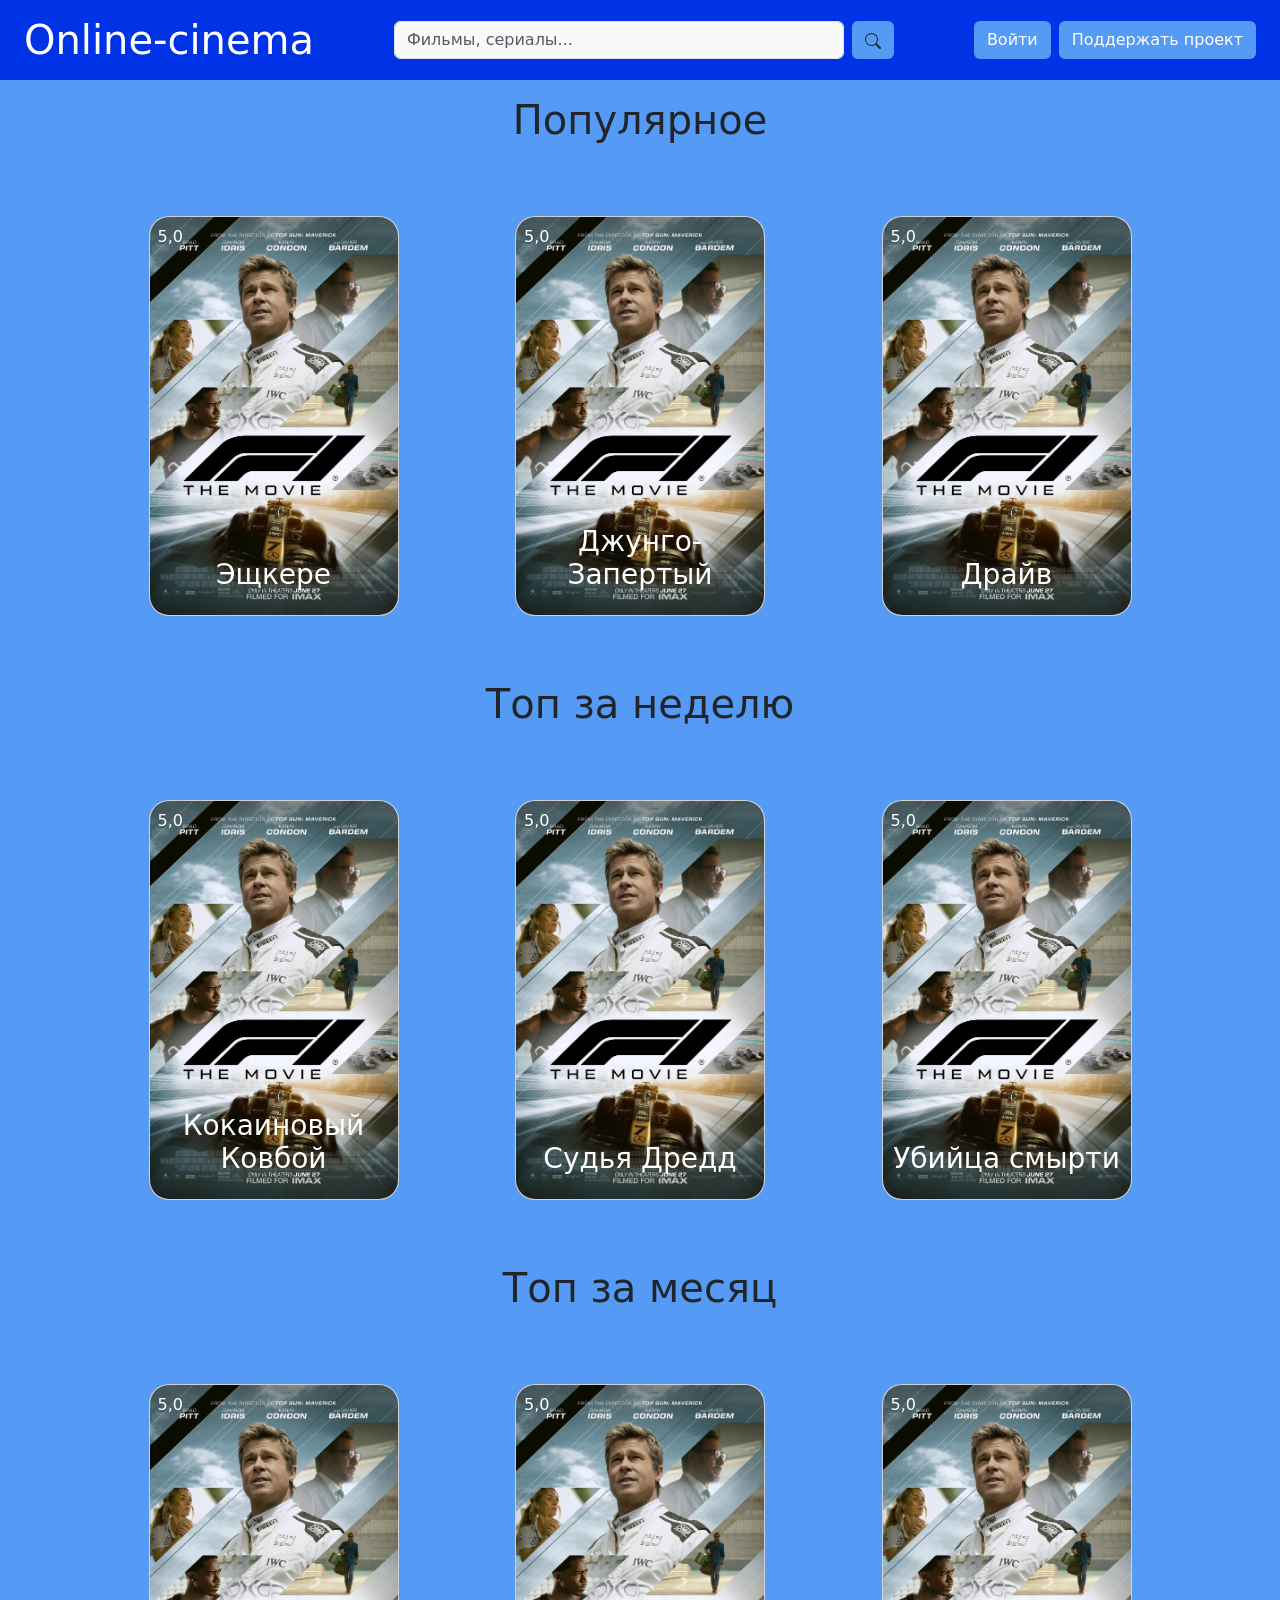
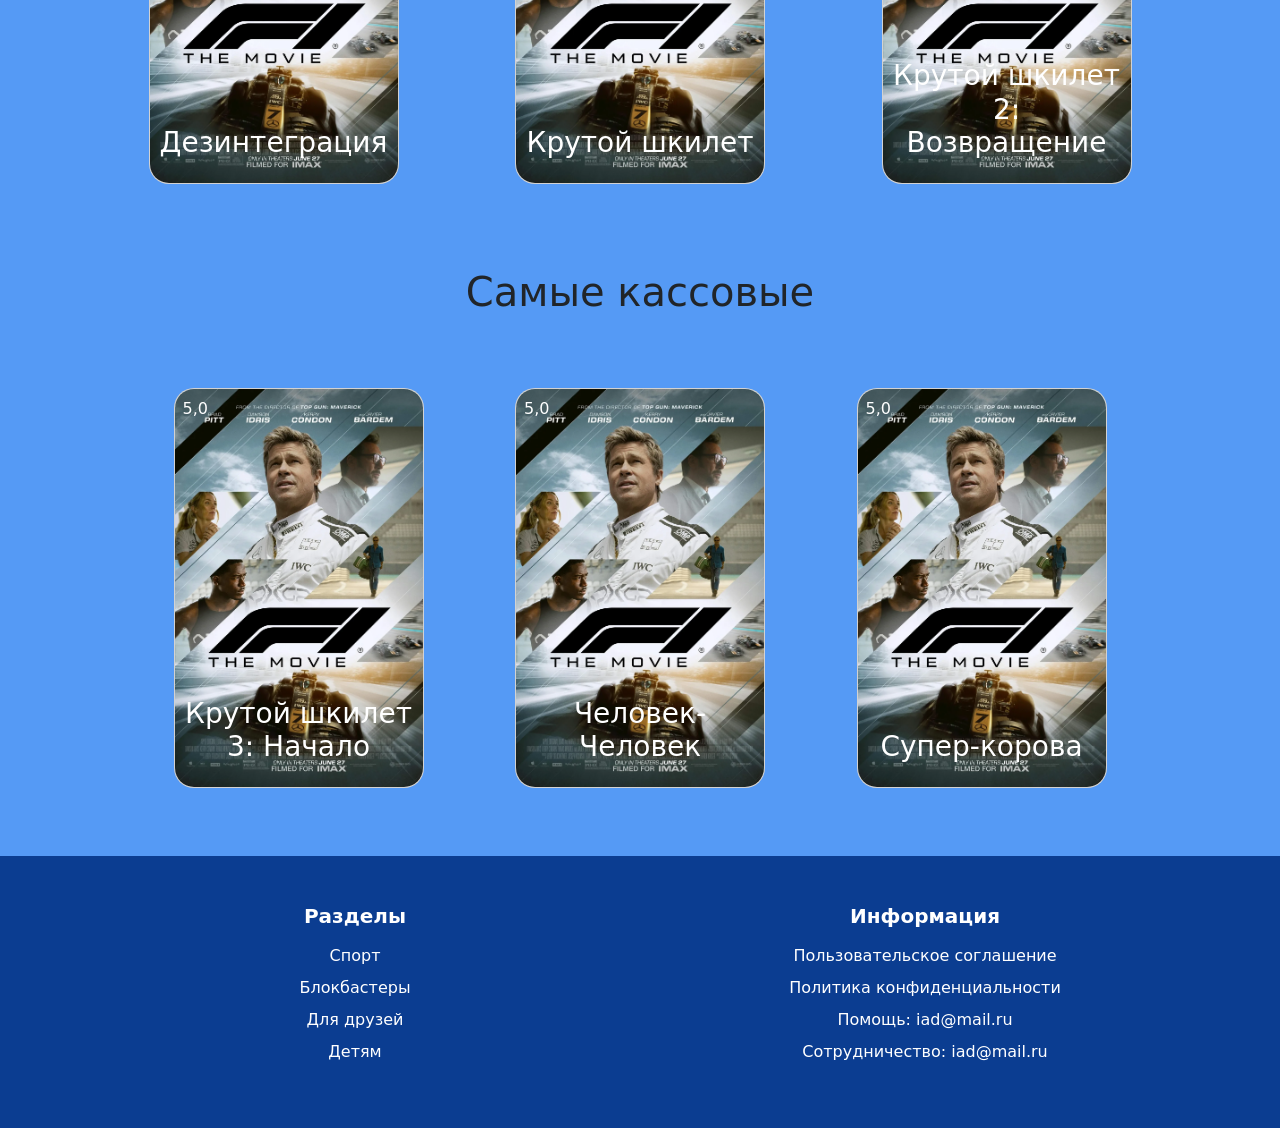
==== docs/index.html @ 200a936c "vvt tvt" ====
<!DOCTYPE html>
<html lang="ru">

<head>
    <meta charset="UTF-8">
    <meta name="viewport" content="width=device-width, initial-scale=1.0">
    <link href="https://cdn.jsdelivr.net/npm/bootstrap@5.3.3/dist/css/bootstrap.min.css" rel="stylesheet">
    <link rel="stylesheet" href="./style/style.css">
    <title>Online-cinema</title>
</head>

<body class="m-0 p-0" style="background-color: #559AF5;">

    <header class="d-flex justify-content-between align-items-center w-100 px-4 py-3 flex-column flex-lg-row gap-3"
        style="background-color: #0032E6;">

        <div class="logo">
            <h1 class="text-white mb-0">Online-cinema</h1>
        </div>

        <form class="d-flex gap-2 mx-4 flex-grow-1" style="max-width: 500px;" role="search">
            <input class="form-control bg-light" type="search" placeholder="Фильмы, сериалы..." aria-label="Search">
            <button class="btn" style="background-color: #559AF5;" type="submit">
                <svg xmlns="http://www.w3.org/2000/svg" width="16" height="16" fill="currentColor" viewBox="0 0 16 16">
                    <path
                        d="M11.742 10.344a6.5 6.5 0 1 0-1.397 1.398h-.001q.044.06.098.115l3.85 3.85a1 1 0 0 0 1.415-1.414l-3.85-3.85a1 1 0 0 0-.115-.1zM12 6.5a5.5 5.5 0 1 1-11 0 5.5 5.5 0 0 1 11 0" />
                </svg>
            </button>
        </form>

        <div class="d-flex gap-2">
            <button type="button" class="btn" style="background-color: #559AF5; color: white;">Войти</button>
            <button type="button" class="btn" style="background-color: #559AF5; color: white;">Поддержать
                проект</button>
        </div>

    </header>

    <section class="Popupal">
        <h1 class="text-center p-3">Популярное</h1>
        <div class="d-flex justify-content-evenly flex-column flex-lg-row align-items-center gap-3 p-5">
            <div class="card">
                <p class="p-2">5,0</p>
                <img src="./media/film_1.webp" alt="movie_img">
                <h3 class="text-center">Эщкере</h3>
            </div>
            <div class="card">
                <p class="p-2">5,0</p>
                <img src="./media/film_1.webp" alt="movie_img">
                <h3 class="text-center">Джунго-Запертый</h3>
            </div>
            <div class="card">
                <p class="p-2">5,0</p>
                <img src="./media/film_1.webp" alt="movie_img">
                <h3 class="text-center">Драйв</h3>
            </div>
        </div>
    </section>
    <section class="Top-of-the-week">
        <h1 class="text-center p-3">Топ за неделю</h1>
        <div class="d-flex justify-content-evenly flex-column flex-lg-row align-items-center gap-3 p-5">
            <div class="card">
                <p class="p-2">5,0</p>
                <img src="./media/film_1.webp" alt="movie_img">
                <h3 class="text-center">Кокаиновый Ковбой</h3>
            </div>
            <div class="card">
                <p class="p-2">5,0</p>
                <img src="./media/film_1.webp" alt="movie_img">
                <h3 class="text-center">Судья Дредд</h3>
            </div>
            <div class="card">
                <p class="p-2">5,0</p>
                <img src="./media/film_1.webp" alt="movie_img">
                <h3 class="text-center">Убийца смырти</h3>
            </div>
        </div>
    </section>
    <section class="Top-of-the-month">
        <h1 class="text-center p-3">Топ за месяц</h1>
        <div class="d-flex justify-content-evenly flex-column flex-lg-row align-items-center gap-3 p-5">
            <div class="card">
                <p class="p-2">5,0</p>
                <img src="./media/film_1.webp" alt="movie_img">
                <h3 class="text-center">Дезинтеграция</h3>
            </div>
            <div class="card">
                <p class="p-2">5,0</p>
                <img src="./media/film_1.webp" alt="movie_img">
                <h3 class="text-center">Крутой шкилет</h3>
            </div>
            <div class="card">
                <p class="p-2">5,0</p>
                <img src="./media/film_1.webp" alt="movie_img">
                <h3 class="text-center">Крутой шкилет 2: Возвращение</h3>
            </div>
        </div>
    </section>
    <section class="Most-money">
        <h1 class="text-center p-3"> Самые кассовые</h1>
        <div class="d-flex justify-content-evenly flex-column flex-lg-row align-items-center gap-3 p-5">
            <div class="card">
                <p class="p-2">5,0</p>
                <img src="./media/film_1.webp" alt="movie_img">
                <h3 class="text-center">Крутой шкилет 3: Начало</h3>
            </div>
            <div class="card">
                <p class="p-2">5,0</p>
                <img src="./media/film_1.webp" alt="movie_img">
                <h3 class="text-center">Человек-Человек</h3>
            </div>
            <div class="card">
                <p class="p-2">5,0</p>
                <img src="./media/film_1.webp" alt="movie_img">
                <h3 class="text-center">Супер-корова</h3>
            </div>
        </div>
    </section>
<footer class="custom-footer py-5 mt-auto">
    <div class="container">
        <div class="row text-center text-white">
            <!-- Левая колонка -->
            <div class="col-md-6 mb-4 mb-md-0">
                <h5 class="fw-bold mb-3">Разделы</h5>
                <ul class="list-unstyled">
                    <li class="mb-2"><a href="#" class="footer-link">Спорт</a></li>
                    <li class="mb-2"><a href="#" class="footer-link">Блокбастеры</a></li>
                    <li class="mb-2"><a href="#" class="footer-link">Для друзей</a></li>
                    <li class="mb-2"><a href="#" class="footer-link">Детям</a></li>
                </ul>
            </div>

            <!-- Правая колонка -->
            <div class="col-md-6">
                <h5 class="fw-bold mb-3">Информация</h5>
                <ul class="list-unstyled">
                    <li class="mb-2"><a href="#" class="footer-link">Пользовательское соглашение</a></li>
                    <li class="mb-2"><a href="#" class="footer-link">Политика конфиденциальности</a></li>
                    <li class="mb-2">Помощь: <a href="mailto:iad@mail.ru" class="footer-link">iad@mail.ru</a></li>
                    <li class="mb-2">Сотрудничество: <a href="mailto:iad@mail.ru" class="footer-link">iad@mail.ru</a></li>
                </ul>
            </div>
        </div>
    </div>
</footer>
</body>

</html>
---- docs/style/style.css ----
.custom-footer {
    background-color: #0b3d91; 
}

.footer-link {
    color: #ffffff;
    text-decoration: none; 
    transition: color 0.3s ease; 
}

.footer-link:hover {
    color: #cccccc; 
    text-decoration: underline; 
}
.card {
    width: 250px;
    height: 400px;
    display: flex;
    flex-direction: column;
    border-radius: 20px;
    position: relative;
    overflow: hidden;
}
.card img {
    position: absolute;
    inset: 0;
    width: 100%;
    height: 100%;
    object-fit: cover;
    z-index: 0;
}
.card p {
    position: relative;
    z-index: 1;
    color: #fff;
}
.card h3 {
    position: relative;
    z-index: 1;
    overflow: hidden;
    margin-top: auto;
    padding: 0 10px 15px;
    color: #fff;
    text-align: center;
}

.Most-money{
    padding: 20px 50px;
}
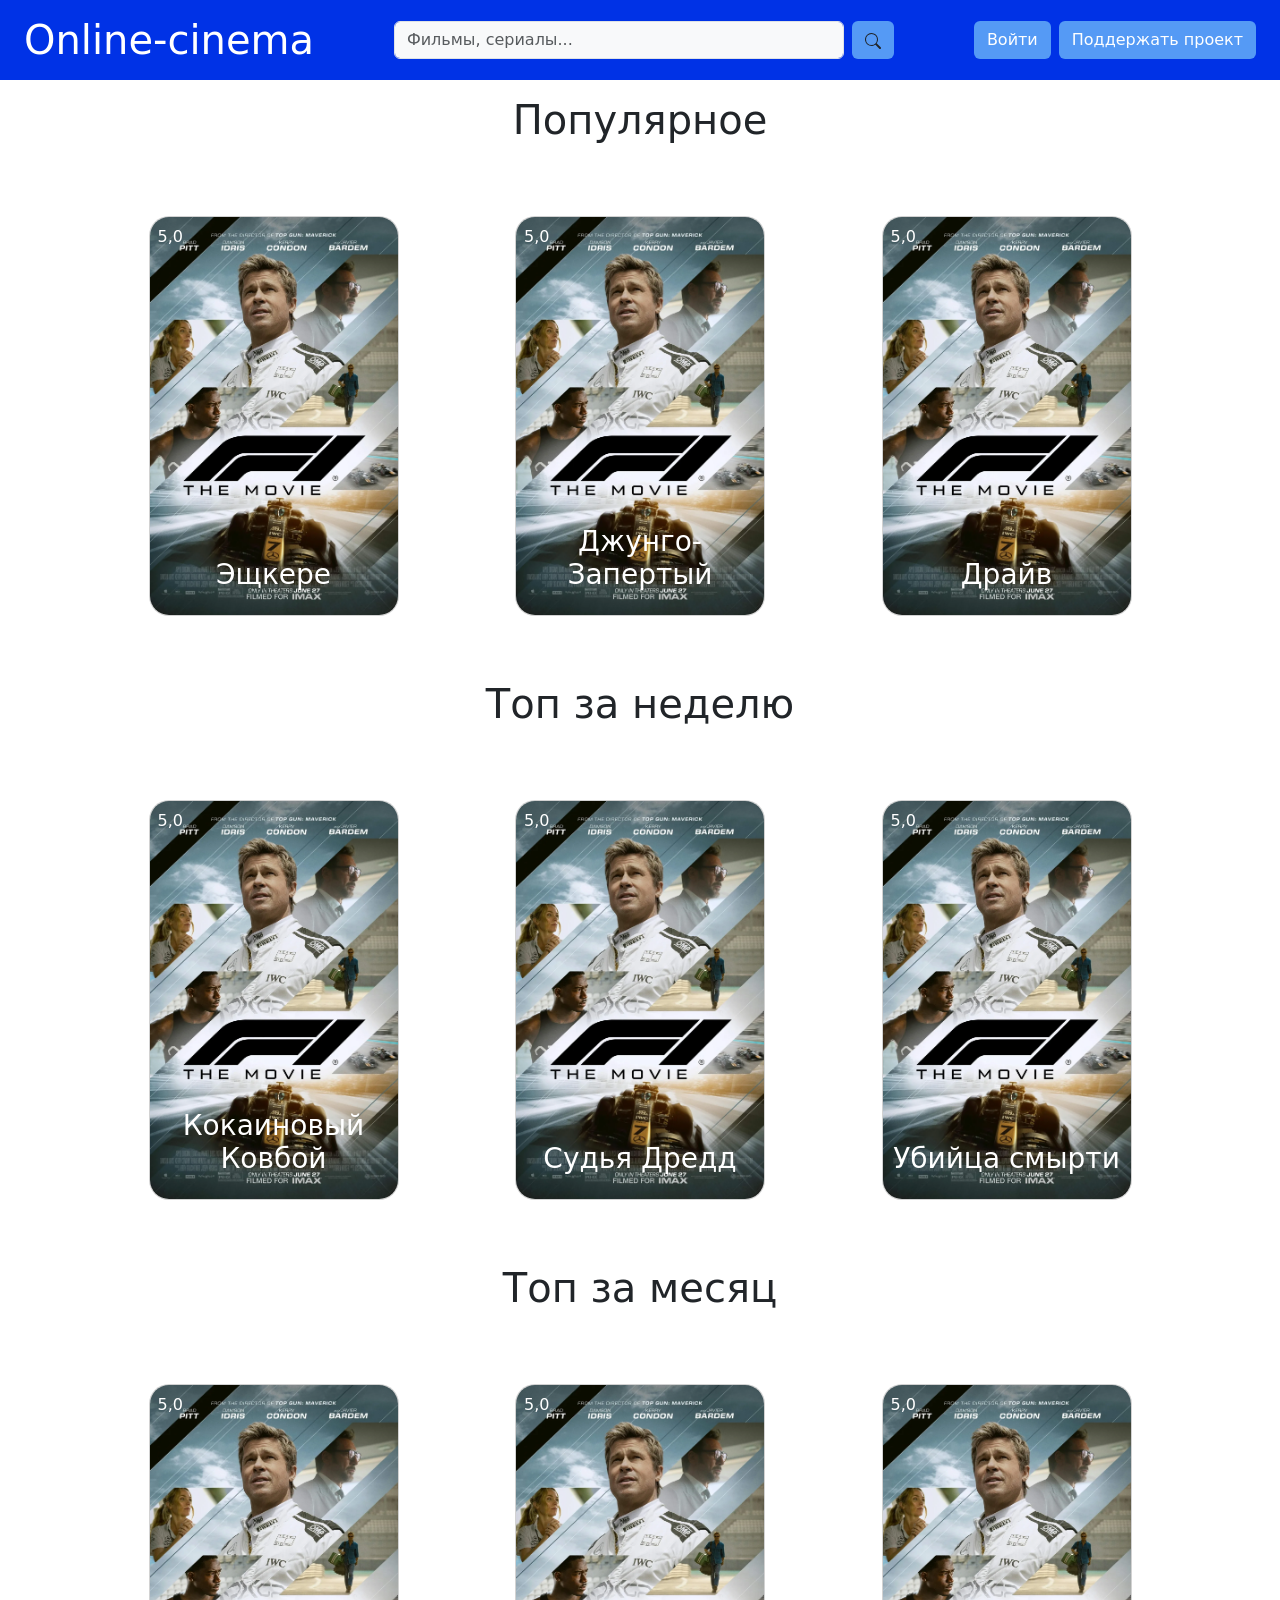
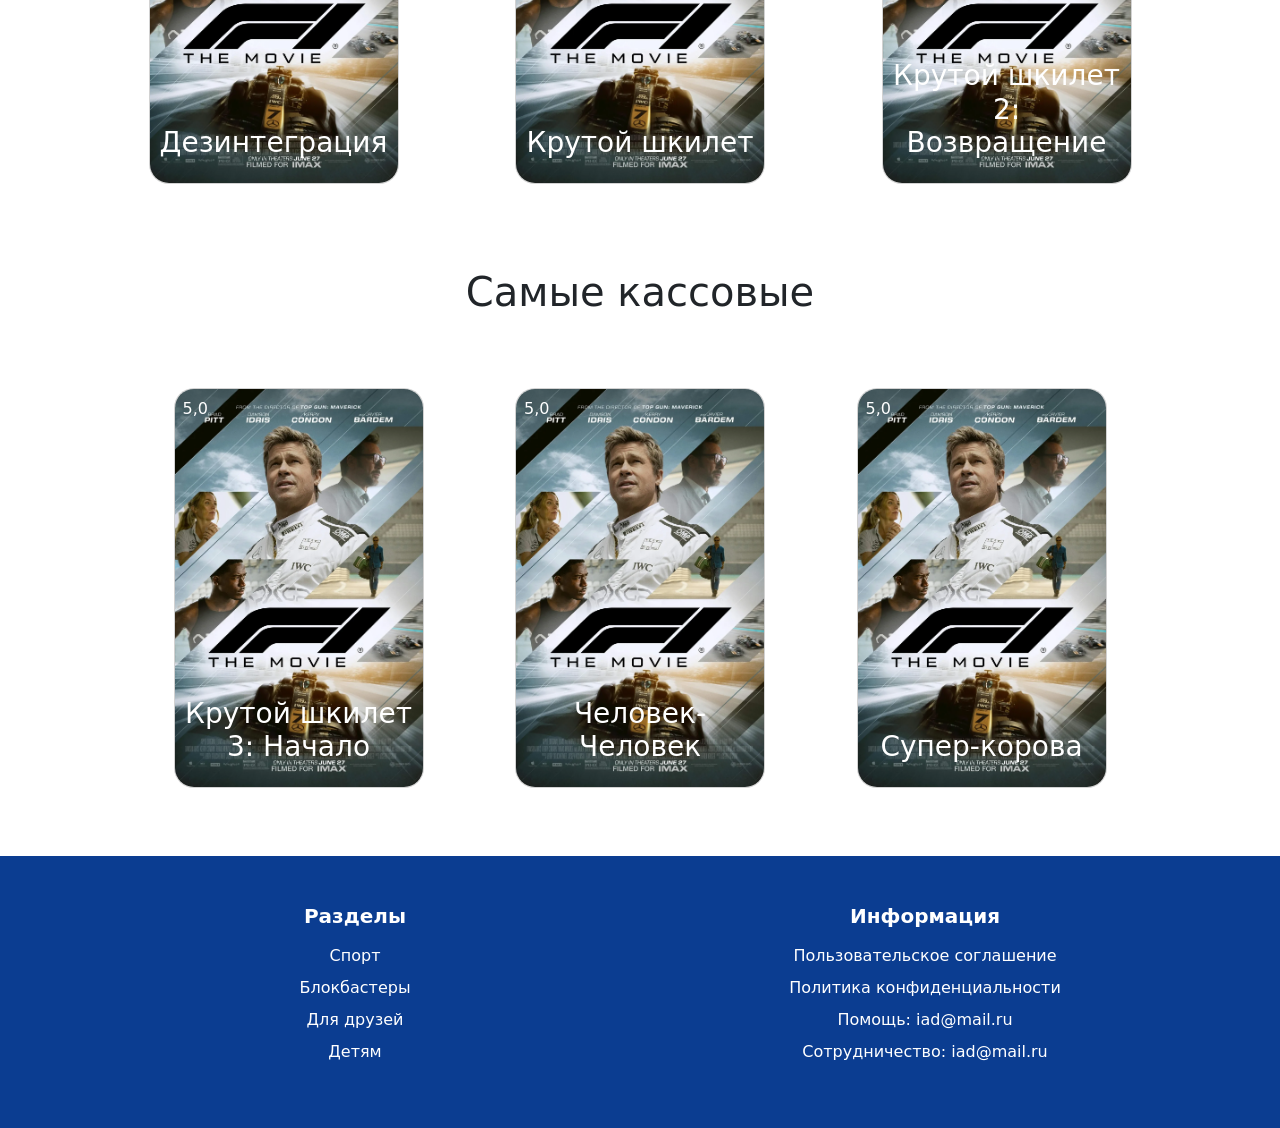
==== commit 9d72e7a2: "color" ====
--- a/docs/index.html
+++ b/docs/index.html
@@ -9,7 +9,7 @@
     <title>Online-cinema</title>
 </head>
 
-<body class="m-0 p-0" style="background-color: #559AF5;">
+<body class="m-0 p-0" style="background-color: white;">
 
     <header class="d-flex justify-content-between align-items-center w-100 px-4 py-3 flex-column flex-lg-row gap-3"
         style="background-color: #0032E6;">
--- a/docs/style/style.css
+++ b/docs/style/style.css
@@ -1,3 +1,4 @@
+
 .custom-footer {
     background-color: #0b3d91; 
 }
